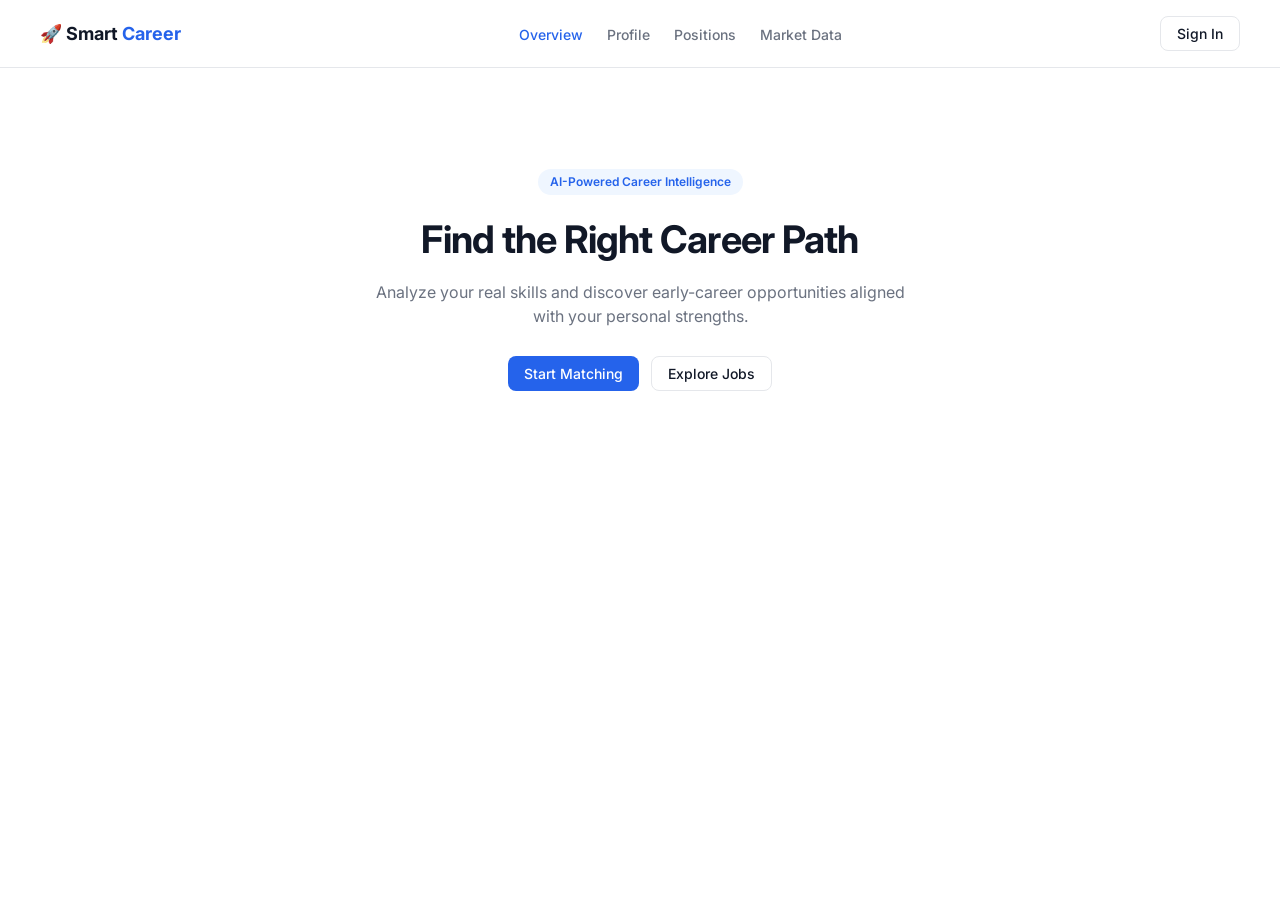
==== index.html @ 7839a048 "Fix project directory structure and apply clean SaaS design" ====
<!DOCTYPE html>
<html lang="en">
<head>
    <meta charset="UTF-8">
    <meta name="viewport" content="width=device-width, initial-scale=1.0">
    <title>Smart Career — AI-Driven Career Platform</title>
    <link href="https://fonts.googleapis.com/css2?family=Inter:wght@400;500;600;700&display=swap" rel="stylesheet">
    <link rel="stylesheet" href="style.css">
</head>
<body>

    <header class="navbar">
        <div class="logo">🚀 Smart <span>Career</span></div>
        <nav class="nav-links">
            <a href="#" onclick="showSection('hero')" class="active">Overview</a>
            <a href="#" onclick="showSection('profile')">Profile</a>
            <a href="#" onclick="showSection('jobs')">Positions</a>
            <a href="#" onclick="showSection('analytics')">Market Data</a>
        </nav>
        <button class="btn btn-outline" onclick="showSection('profile')">Sign In</button>
    </header>

    <main class="container">

        <!-- 1. HERO SECTION -->
        <section id="hero" class="section active">
            <div class="hero">
                <span class="badge">AI-Powered Career Intelligence</span>
                <h1>Find the Right Career Path</h1>
                <p>Analyze your real skills and discover early-career opportunities aligned with your personal strengths.</p>
                <div class="hero-actions">
                    <button class="btn btn-primary" onclick="showSection('profile')">Start Matching</button>
                    <button class="btn btn-outline" onclick="showSection('jobs')">Explore Jobs</button>
                </div>
            </div>
        </section>

        <!-- 2. STUDENT PROFILE SECTION -->
        <section id="profile" class="section">
            <div class="section-header">
                <h2>Candidate Profile</h2>
                <p>Provide your details to enable accurate AI skill mapping.</p>
            </div>
            
            <div class="card">
                <h3>Resume Upload</h3>
                <div class="upload-zone" onclick="alert('Select your PDF/DOCX resume file.')">
                    <div class="upload-icon">📄</div>
                    <p><strong>Click to upload</strong> or drag and drop your resume file</p>
                    <span class="upload-hint">PDF or DOCX (max. 5MB)</span>
                </div>

                <div class="form-group">
                    <label>GitHub Profile URL</label>
                    <input type="text" class="form-control" placeholder="https://github.com/username">
                </div>

                <div class="form-group">
                    <label>Core Technical Skills</label>
                    <div class="skills-selector">
                        <div class="skill-tag" onclick="toggleSkill(this)">JavaScript</div>
                        <div class="skill-tag" onclick="toggleSkill(this)">Python</div>
                        <div class="skill-tag" onclick="toggleSkill(this)">React</div>
                        <div class="skill-tag" onclick="toggleSkill(this)">SQL</div>
                        <div class="skill-tag" onclick="toggleSkill(this)">Git</div>
                        <div class="skill-tag" onclick="toggleSkill(this)">HTML/CSS</div>
                        <div class="skill-tag" onclick="toggleSkill(this)">FastAPI</div>
                    </div>
                </div>

                <button class="btn btn-primary" onclick="showSection('jobs')">Save & Find Matching Jobs</button>
            </div>
        </section>

        <!-- 3. JOB SELECTION SECTION -->
        <section id="jobs" class="section">
            <div class="section-header">
                <h2>Recommended Positions</h2>
                <p>Tailored opportunities matching your current skill set.</p>
            </div>

            <div class="job-grid">
                <div class="job-card" onclick="showSection('results')">
                    <div class="job-header">
                        <span class="job-level">Junior</span>
                        <span class="match-badge high">85% Match</span>
                    </div>
                    <h4>Frontend Developer (React)</h4>
                    <p class="job-reqs">Required: JavaScript, React, Git, HTML/CSS</p>
                    <span class="job-link">View Analysis &rarr;</span>
                </div>

                <div class="job-card" onclick="showSection('results')">
                    <div class="job-header">
                        <span class="job-level">Intern / Junior</span>
                        <span class="match-badge medium">70% Match</span>
                    </div>
                    <h4>Python Backend Engineer</h4>
                    <p class="job-reqs">Required: Python, SQL, Git, FastAPI</p>
                    <span class="job-link">View Analysis &rarr;</span>
                </div>

                <div class="job-card" onclick="showSection('results')">
                    <div class="job-header">
                        <span class="job-level">Junior</span>
                        <span class="match-badge high">92% Match</span>
                    </div>
                    <h4>Junior Web Integrator</h4>
                    <p class="job-reqs">Required: HTML/CSS, JavaScript, Git</p>
                    <span class="job-link">View Analysis &rarr;</span>
                </div>
            </div>
        </section>

        <!-- 4. MATCH RESULTS SECTION -->
        <section id="results" class="section">
            <div class="section-header">
                <h2>Match Analysis</h2>
                <p>Detailed breakdown of your candidate alignment and growth points.</p>
            </div>

            <div class="match-score-box">
                <div class="score-circle">85%</div>
                <div>
                    <h3>Strong Candidate Fit</h3>
                    <p>You meet most requirements for <strong>Frontend Developer</strong>. Closing a minor skill gap will increase interview readiness.</p>
                </div>
            </div>

            <div class="card">
                <h3>🛠 Skills Gap Analysis</h3>
                <p class="card-desc">Missing skills recommended to reach 100% suitability:</p>
                <ul class="gap-list">
                    <li>Advanced State Management (Redux Toolkit)</li>
                    <li>Frontend Unit Testing (Jest)</li>
                </ul>
            </div>

            <div class="card">
                <h3>🗺 Actionable Learning Roadmap</h3>
                <div class="roadmap">
                    <div class="roadmap-step">
                        <div class="step-num">1</div>
                        <div>
                            <h5>Master State Management</h5>
                            <p>Complete a structured 1-week course on Redux Toolkit and Context API.</p>
                        </div>
                    </div>
                    <div class="roadmap-step">
                        <div class="step-num">2</div>
                        <div>
                            <h5>Build & Showcase Project</h5>
                            <p>Publish a full-stack portfolio app featuring state persistence and REST APIs.</p>
                        </div>
                    </div>
                </div>
            </div>
        </section>

        <!-- 5. MARKET ANALYTICS SECTION -->
        <section id="analytics" class="section">
            <div class="section-header">
                <h2>Market Intelligence</h2>
                <p>In-demand tech stacks for entry-level developers based on current job postings.</p>
            </div>

            <div class="card">
                <div class="analytics-bar">
                    <div class="analytics-bar-header">
                        <span>JavaScript / TypeScript</span>
                        <span class="bar-val">78% of listings</span>
                    </div>
                    <div class="progress-track"><div class="progress-fill" style="width: 78%;"></div></div>
                </div>

                <div class="analytics-bar">
                    <div class="analytics-bar-header">
                        <span>Python / Django / FastAPI</span>
                        <span class="bar-val">65% of listings</span>
                    </div>
                    <div class="progress-track"><div class="progress-fill" style="width: 65%;"></div></div>
                </div>

                <div class="analytics-bar">
                    <div class="analytics-bar-header">
                        <span>React / Modern Frontend</span>
                        <span class="bar-val">60% of listings</span>
                    </div>
                    <div class="progress-track"><div class="progress-fill" style="width: 60%;"></div></div>
                </div>

                <div class="analytics-bar">
                    <div class="analytics-bar-header">
                        <span>SQL & Relational Databases</span>
                        <span class="bar-val">50% of listings</span>
                    </div>
                    <div class="progress-track"><div class="progress-fill" style="width: 50%;"></div></div>
                </div>
            </div>
        </section>

    </main>

    <script src="script.js"></script>
</body>
</html>
---- style.css ----
:root {
    --bg-main: #ffffff;
    --bg-surface: #f9fafb;
    --border-subtle: #e5e7eb;
    --text-primary: #111827;
    --text-muted: #6b7280;
    --accent-blue: #2563eb;
    --accent-blue-hover: #1d4ed8;
    --accent-light: #eff6ff;
    --radius-md: 8px;
    --radius-lg: 12px;
    --shadow-sm: 0 1px 3px rgba(0, 0, 0, 0.05);
    --shadow-md: 0 4px 6px -1px rgba(0, 0, 0, 0.05);
}

* {
    box-sizing: border-box;
    margin: 0;
    padding: 0;
    font-family: 'Inter', sans-serif;
}

body {
    background-color: var(--bg-main);
    color: var(--text-primary);
    line-height: 1.5;
}

/* Navbar */
.navbar {
    display: flex;
    justify-content: space-between;
    align-items: center;
    padding: 16px 40px;
    border-bottom: 1px solid var(--border-subtle);
    background: var(--bg-main);
    position: sticky;
    top: 0;
    z-index: 100;
}

.logo {
    font-weight: 700;
    font-size: 18px;
    color: var(--text-primary);
}

.logo span {
    color: var(--accent-blue);
}

.nav-links a {
    text-decoration: none;
    color: var(--text-muted);
    margin-left: 20px;
    font-size: 14px;
    font-weight: 500;
    transition: color 0.2s ease;
}

.nav-links a:hover,
.nav-links a.active {
    color: var(--accent-blue);
}

/* Buttons */
.btn {
    border: none;
    padding: 8px 16px;
    border-radius: var(--radius-md);
    font-weight: 500;
    font-size: 14px;
    cursor: pointer;
    transition: all 0.2s ease;
}

.btn-primary {
    background-color: var(--accent-blue);
    color: #ffffff;
}

.btn-primary:hover {
    background-color: var(--accent-blue-hover);
}

.btn-outline {
    background: transparent;
    color: var(--text-primary);
    border: 1px solid var(--border-subtle);
}

.btn-outline:hover {
    background: var(--bg-surface);
    border-color: var(--text-muted);
}

/* Layout */
.container {
    max-width: 900px;
    margin: 0 auto;
    padding: 40px 20px;
}

.section {
    display: none;
    animation: fadeIn 0.25s ease-out;
}

.section.active {
    display: block;
}

@keyframes fadeIn {
    from { opacity: 0; transform: translateY(6px); }
    to { opacity: 1; transform: translateY(0); }
}

.section-header {
    margin-bottom: 24px;
}

.section-header h2 {
    font-size: 24px;
    font-weight: 700;
}

.section-header p {
    color: var(--text-muted);
    font-size: 14px;
}

/* Hero Section */
.hero {
    text-align: center;
    padding: 60px 0;
}

.badge {
    display: inline-block;
    padding: 4px 12px;
    background: var(--accent-light);
    color: var(--accent-blue);
    font-size: 12px;
    font-weight: 600;
    border-radius: 20px;
    margin-bottom: 16px;
}

.hero h1 {
    font-size: 38px;
    font-weight: 700;
    margin-bottom: 12px;
    letter-spacing: -0.02em;
}

.hero p {
    font-size: 16px;
    color: var(--text-muted);
    max-width: 540px;
    margin: 0 auto 28px;
}

.hero-actions {
    display: flex;
    justify-content: center;
    gap: 12px;
}

/* Cards */
.card {
    background: var(--bg-surface);
    border: 1px solid var(--border-subtle);
    border-radius: var(--radius-lg);
    padding: 24px;
    margin-bottom: 20px;
    box-shadow: var(--shadow-sm);
}

.card h3 {
    font-size: 16px;
    font-weight: 600;
    margin-bottom: 16px;
}

.card-desc {
    font-size: 14px;
    color: var(--text-muted);
    margin-bottom: 12px;
}

/* Profile Elements */
.upload-zone {
    border: 2px dashed var(--border-subtle);
    border-radius: var(--radius-md);
    padding: 28px;
    text-align: center;
    background: var(--bg-main);
    cursor: pointer;
    margin-bottom: 20px;
    transition: border-color 0.2s;
}

.upload-zone:hover {
    border-color: var(--accent-blue);
}

.upload-icon {
    font-size: 24px;
    margin-bottom: 8px;
}

.upload-hint {
    font-size: 12px;
    color: var(--text-muted);
    display: block;
    margin-top: 4px;
}

.form-group {
    margin-bottom: 16px;
}

.form-group label {
    display: block;
    font-size: 13px;
    font-weight: 500;
    margin-bottom: 6px;
}

.form-control {
    width: 100%;
    padding: 10px 12px;
    border: 1px solid var(--border-subtle);
    border-radius: var(--radius-md);
    font-size: 14px;
    outline: none;
}

.form-control:focus {
    border-color: var(--accent-blue);
}

.skills-selector {
    display: flex;
    flex-wrap: wrap;
    gap: 8px;
}

.skill-tag {
    padding: 5px 12px;
    background: var(--bg-main);
    border: 1px solid var(--border-subtle);
    border-radius: 16px;
    font-size: 13px;
    cursor: pointer;
    user-select: none;
    transition: all 0.2s;
}

.skill-tag.selected {
    background: var(--accent-light);
    color: var(--accent-blue);
    border-color: var(--accent-blue);
}

/* Job Cards Grid */
.job-grid {
    display: grid;
    grid-template-columns: repeat(auto-fill, minmax(260px, 1fr));
    gap: 16px;
}

.job-card {
    background: var(--bg-surface);
    border: 1px solid var(--border-subtle);
    border-radius: var(--radius-lg);
    padding: 20px;
    cursor: pointer;
    transition: transform 0.2s, box-shadow 0.2s, border-color 0.2s;
}

.job-card:hover {
    transform: translateY(-2px);
    box-shadow: var(--shadow-md);
    border-color: var(--accent-blue);
}

.job-header {
    display: flex;
    justify-content: space-between;
    align-items: center;
    margin-bottom: 12px;
}

.job-level {
    font-size: 12px;
    font-weight: 500;
    color: var(--text-muted);
}

.match-badge {
    font-size: 12px;
    font-weight: 600;
    padding: 2px 8px;
    border-radius: 12px;
}

.match-badge.high {
    background: #dcfce7;
    color: #166534;
}

.match-badge.medium {
    background: #fef9c3;
    color: #854d0e;
}

.job-card h4 {
    font-size: 15px;
    margin-bottom: 8px;
}

.job-reqs {
    font-size: 13px;
    color: var(--text-muted);
    margin-bottom: 12px;
}

.job-link {
    font-size: 13px;
    font-weight: 600;
    color: var(--accent-blue);
}

/* Match Score & Roadmap */
.match-score-box {
    display: flex;
    align-items: center;
    gap: 20px;
    background: var(--accent-light);
    border: 1px solid #dbeafe;
    padding: 20px;
    border-radius: var(--radius-lg);
    margin-bottom: 20px;
}

.score-circle {
    font-size: 26px;
    font-weight: 700;
    color: var(--accent-blue);
    background: #ffffff;
    width: 70px;
    height: 70px;
    border-radius: 50%;
    display: flex;
    align-items: center;
    justify-content: center;
    box-shadow: var(--shadow-sm);
    flex-shrink: 0;
}

.gap-list {
    padding-left: 20px;
    font-size: 14px;
}

.roadmap-step {
    display: flex;
    gap: 12px;
    margin-bottom: 16px;
}

.step-num {
    width: 24px;
    height: 24px;
    border-radius: 50%;
    background: var(--accent-blue);
    color: #ffffff;
    font-size: 12px;
    font-weight: 600;
    display: flex;
    align-items: center;
    justify-content: center;
    flex-shrink: 0;
}

.roadmap-step h5 {
    font-size: 14px;
    font-bottom: 2px;
}

.roadmap-step p {
    font-size: 13px;
    color: var(--text-muted);
}

/* Market Analytics */
.analytics-bar {
    margin-bottom: 16px;
}

.analytics-bar-header {
    display: flex;
    justify-content: space-between;
    font-size: 13px;
    font-weight: 500;
    margin-bottom: 6px;
}

.bar-val {
    color: var(--text-muted);
}

.progress-track {
    background: var(--border-subtle);
    height: 6px;
    border-radius: 3px;
    overflow: hidden;
}

.progress-fill {
    background: var(--accent-blue);
    height: 100%;
}
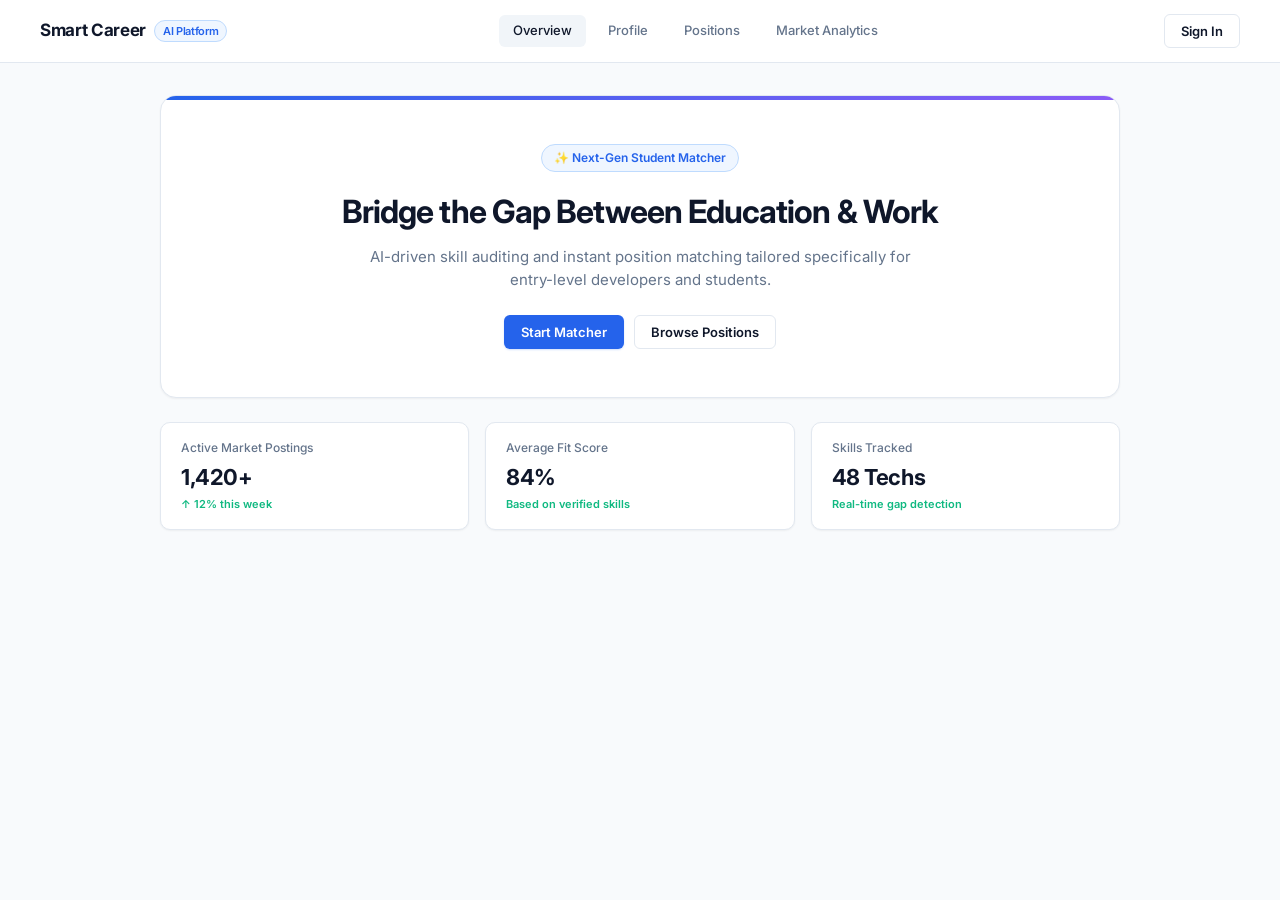
==== commit c1bca22f: "Add interface screenshots to README" ====
--- a/index.html
+++ b/index.html
@@ -3,19 +3,20 @@
 <head>
     <meta charset="UTF-8">
     <meta name="viewport" content="width=device-width, initial-scale=1.0">
-    <title>Smart Career — AI-Driven Career Platform</title>
-    <link href="https://fonts.googleapis.com/css2?family=Inter:wght@400;500;600;700&display=swap" rel="stylesheet">
+    <title>Smart Career — AI Career Guidance Platform</title>
     <link rel="stylesheet" href="style.css">
 </head>
 <body>
 
     <header class="navbar">
-        <div class="logo">🚀 Smart <span>Career</span></div>
+        <div class="logo">
+            Smart Career <span class="logo-badge">AI Platform</span>
+        </div>
         <nav class="nav-links">
-            <a href="#" onclick="showSection('hero')" class="active">Overview</a>
-            <a href="#" onclick="showSection('profile')">Profile</a>
-            <a href="#" onclick="showSection('jobs')">Positions</a>
-            <a href="#" onclick="showSection('analytics')">Market Data</a>
+            <a href="#" class="nav-link active" onclick="showSection('hero')">Overview</a>
+            <a href="#" class="nav-link" onclick="showSection('profile')">Profile</a>
+            <a href="#" class="nav-link" onclick="showSection('jobs')">Positions</a>
+            <a href="#" class="nav-link" onclick="showSection('analytics')">Market Analytics</a>
         </nav>
         <button class="btn btn-outline" onclick="showSection('profile')">Sign In</button>
     </header>
@@ -24,177 +25,191 @@
 
         <!-- 1. HERO SECTION -->
         <section id="hero" class="section active">
-            <div class="hero">
-                <span class="badge">AI-Powered Career Intelligence</span>
-                <h1>Find the Right Career Path</h1>
-                <p>Analyze your real skills and discover early-career opportunities aligned with your personal strengths.</p>
-                <div class="hero-actions">
-                    <button class="btn btn-primary" onclick="showSection('profile')">Start Matching</button>
-                    <button class="btn btn-outline" onclick="showSection('jobs')">Explore Jobs</button>
-                </div>
-            </div>
-        </section>
-
-        <!-- 2. STUDENT PROFILE SECTION -->
+            <div class="hero-card">
+                <span class="hero-tag">✨ Next-Gen Student Matcher</span>
+                <h1>Bridge the Gap Between Education & Work</h1>
+                <p>AI-driven skill auditing and instant position matching tailored specifically for entry-level developers and students.</p>
+                <div style="display: flex; gap: 10px; justify-content: center;">
+                    <button class="btn btn-primary" onclick="showSection('profile')">Start Matcher</button>
+                    <button class="btn btn-outline" onclick="showSection('jobs')">Browse Positions</button>
+                </div>
+            </div>
+
+            <div class="stats-grid">
+                <div class="stat-card">
+                    <div class="stat-label">Active Market Postings</div>
+                    <div class="stat-value">1,420+</div>
+                    <div class="stat-desc">↑ 12% this week</div>
+                </div>
+                <div class="stat-card">
+                    <div class="stat-label">Average Fit Score</div>
+                    <div class="stat-value">84%</div>
+                    <div class="stat-desc">Based on verified skills</div>
+                </div>
+                <div class="stat-card">
+                    <div class="stat-label">Skills Tracked</div>
+                    <div class="stat-value">48 Techs</div>
+                    <div class="stat-desc">Real-time gap detection</div>
+                </div>
+            </div>
+        </section>
+
+        <!-- 2. PROFILE SECTION -->
         <section id="profile" class="section">
-            <div class="section-header">
+            <div class="page-header">
                 <h2>Candidate Profile</h2>
-                <p>Provide your details to enable accurate AI skill mapping.</p>
-            </div>
-            
-            <div class="card">
-                <h3>Resume Upload</h3>
-                <div class="upload-zone" onclick="alert('Select your PDF/DOCX resume file.')">
-                    <div class="upload-icon">📄</div>
-                    <p><strong>Click to upload</strong> or drag and drop your resume file</p>
-                    <span class="upload-hint">PDF or DOCX (max. 5MB)</span>
+                <p>Upload your information to build your AI skill vector.</p>
+            </div>
+
+            <div class="card-box">
+                <div class="card-title">Resume Parsing</div>
+                <div class="upload-dropzone" onclick="alert('Select your PDF/DOCX resume file.')">
+                    <p style="font-size: 13px; font-weight: 600;">Drop your resume here or click to browse</p>
+                    <p style="font-size: 11px; color: var(--text-muted); margin-top: 4px;">Supports PDF, DOCX up to 10MB</p>
                 </div>
 
                 <div class="form-group">
-                    <label>GitHub Profile URL</label>
-                    <input type="text" class="form-control" placeholder="https://github.com/username">
+                    <label>GitHub Repository / Profile</label>
+                    <input type="text" class="form-input" placeholder="https://github.com/aanamitbek-arch">
                 </div>
 
                 <div class="form-group">
-                    <label>Core Technical Skills</label>
-                    <div class="skills-selector">
-                        <div class="skill-tag" onclick="toggleSkill(this)">JavaScript</div>
-                        <div class="skill-tag" onclick="toggleSkill(this)">Python</div>
-                        <div class="skill-tag" onclick="toggleSkill(this)">React</div>
-                        <div class="skill-tag" onclick="toggleSkill(this)">SQL</div>
-                        <div class="skill-tag" onclick="toggleSkill(this)">Git</div>
-                        <div class="skill-tag" onclick="toggleSkill(this)">HTML/CSS</div>
-                        <div class="skill-tag" onclick="toggleSkill(this)">FastAPI</div>
-                    </div>
-                </div>
-
-                <button class="btn btn-primary" onclick="showSection('jobs')">Save & Find Matching Jobs</button>
-            </div>
-        </section>
-
-        <!-- 3. JOB SELECTION SECTION -->
+                    <label>Select Verified Tech Stack</label>
+                    <div class="skills-tags">
+                        <span class="tag active" onclick="toggleSkill(this)">JavaScript</span>
+                        <span class="tag active" onclick="toggleSkill(this)">HTML/CSS</span>
+                        <span class="tag" onclick="toggleSkill(this)">React</span>
+                        <span class="tag" onclick="toggleSkill(this)">Python</span>
+                        <span class="tag" onclick="toggleSkill(this)">Git</span>
+                        <span class="tag" onclick="toggleSkill(this)">SQL</span>
+                        <span class="tag" onclick="toggleSkill(this)">FastAPI</span>
+                    </div>
+                </div>
+
+                <button class="btn btn-primary" style="margin-top: 8px;" onclick="showSection('jobs')">Save & Calculate Matches</button>
+            </div>
+        </section>
+
+        <!-- 3. POSITIONS SECTION -->
         <section id="jobs" class="section">
-            <div class="section-header">
+            <div class="page-header">
                 <h2>Recommended Positions</h2>
-                <p>Tailored opportunities matching your current skill set.</p>
-            </div>
-
-            <div class="job-grid">
-                <div class="job-card" onclick="showSection('results')">
-                    <div class="job-header">
-                        <span class="job-level">Junior</span>
-                        <span class="match-badge high">85% Match</span>
-                    </div>
-                    <h4>Frontend Developer (React)</h4>
-                    <p class="job-reqs">Required: JavaScript, React, Git, HTML/CSS</p>
-                    <span class="job-link">View Analysis &rarr;</span>
-                </div>
-
-                <div class="job-card" onclick="showSection('results')">
-                    <div class="job-header">
-                        <span class="job-level">Intern / Junior</span>
-                        <span class="match-badge medium">70% Match</span>
-                    </div>
-                    <h4>Python Backend Engineer</h4>
-                    <p class="job-reqs">Required: Python, SQL, Git, FastAPI</p>
-                    <span class="job-link">View Analysis &rarr;</span>
-                </div>
-
-                <div class="job-card" onclick="showSection('results')">
-                    <div class="job-header">
-                        <span class="job-level">Junior</span>
-                        <span class="match-badge high">92% Match</span>
-                    </div>
-                    <h4>Junior Web Integrator</h4>
-                    <p class="job-reqs">Required: HTML/CSS, JavaScript, Git</p>
-                    <span class="job-link">View Analysis &rarr;</span>
+                <p>Verified roles with matching percentages based on your profile.</p>
+            </div>
+
+            <div class="jobs-grid">
+                <div class="job-item" onclick="showSection('results')">
+                    <div>
+                        <div style="display: flex; justify-content: space-between; align-items: center;">
+                            <span style="font-size: 11px; color: var(--text-muted);">Junior Role</span>
+                            <span class="job-badge high">92% Match</span>
+                        </div>
+                        <div class="job-title">Junior Web Integrator</div>
+                        <div class="job-tags">HTML5, CSS3, JavaScript, Git</div>
+                    </div>
+                    <span style="font-size: 12px; font-weight: 600; color: var(--primary);">View Skill Breakdown &rarr;</span>
+                </div>
+
+                <div class="job-item" onclick="showSection('results')">
+                    <div>
+                        <div style="display: flex; justify-content: space-between; align-items: center;">
+                            <span style="font-size: 11px; color: var(--text-muted);">Junior Role</span>
+                            <span class="job-badge high">85% Match</span>
+                        </div>
+                        <div class="job-title">Frontend Developer (React)</div>
+                        <div class="job-tags">JavaScript, React, Tailwind, Git</div>
+                    </div>
+                    <span style="font-size: 12px; font-weight: 600; color: var(--primary);">View Skill Breakdown &rarr;</span>
+                </div>
+
+                <div class="job-item" onclick="showSection('results')">
+                    <div>
+                        <div style="display: flex; justify-content: space-between; align-items: center;">
+                            <span style="font-size: 11px; color: var(--text-muted);">Intern / Junior</span>
+                            <span class="job-badge med">70% Match</span>
+                        </div>
+                        <div class="job-title">Python Backend Developer</div>
+                        <div class="job-tags">Python, FastAPI, PostgreSQL, Git</div>
+                    </div>
+                    <span style="font-size: 12px; font-weight: 600; color: var(--primary);">View Skill Breakdown &rarr;</span>
                 </div>
             </div>
         </section>
 
         <!-- 4. MATCH RESULTS SECTION -->
         <section id="results" class="section">
-            <div class="section-header">
-                <h2>Match Analysis</h2>
-                <p>Detailed breakdown of your candidate alignment and growth points.</p>
-            </div>
-
-            <div class="match-score-box">
-                <div class="score-circle">85%</div>
+            <div class="page-header">
+                <h2>Match & Gap Analysis</h2>
+                <p>AI analysis for Frontend Developer position.</p>
+            </div>
+
+            <div class="match-summary">
+                <div class="match-circle">85%</div>
                 <div>
-                    <h3>Strong Candidate Fit</h3>
-                    <p>You meet most requirements for <strong>Frontend Developer</strong>. Closing a minor skill gap will increase interview readiness.</p>
-                </div>
-            </div>
-
-            <div class="card">
-                <h3>🛠 Skills Gap Analysis</h3>
-                <p class="card-desc">Missing skills recommended to reach 100% suitability:</p>
-                <ul class="gap-list">
+                    <h3 style="font-size: 16px; font-weight: 600;">High Candidate Fit</h3>
+                    <p style="font-size: 13px; color: var(--text-muted);">Your profile covers key foundational competencies. Minor gaps identified in state management.</p>
+                </div>
+            </div>
+
+            <div class="card-box">
+                <div class="card-title">Skill Gap Analysis</div>
+                <ul style="padding-left: 18px; font-size: 13px; color: var(--text-main);">
                     <li>Advanced State Management (Redux Toolkit)</li>
-                    <li>Frontend Unit Testing (Jest)</li>
+                    <li>Frontend Testing Fundamentals (Jest / React Testing Library)</li>
                 </ul>
             </div>
 
-            <div class="card">
-                <h3>🗺 Actionable Learning Roadmap</h3>
-                <div class="roadmap">
-                    <div class="roadmap-step">
-                        <div class="step-num">1</div>
+            <div class="card-box">
+                <div class="card-title">Recommended Action Plan</div>
+                <div class="roadmap-list">
+                    <div class="roadmap-item">
+                        <div class="roadmap-num">1</div>
                         <div>
-                            <h5>Master State Management</h5>
-                            <p>Complete a structured 1-week course on Redux Toolkit and Context API.</p>
-                        </div>
-                    </div>
-                    <div class="roadmap-step">
-                        <div class="step-num">2</div>
+                            <div style="font-size: 13px; font-weight: 600;">Complete Redux Toolkit Module</div>
+                            <div style="font-size: 12px; color: var(--text-muted);">Estimated time: 1 week (5 hours)</div>
+                        </div>
+                    </div>
+                    <div class="roadmap-item">
+                        <div class="roadmap-num">2</div>
                         <div>
-                            <h5>Build & Showcase Project</h5>
-                            <p>Publish a full-stack portfolio app featuring state persistence and REST APIs.</p>
-                        </div>
-                    </div>
-                </div>
-            </div>
-        </section>
-
-        <!-- 5. MARKET ANALYTICS SECTION -->
+                            <div style="font-size: 13px; font-weight: 600;">Publish Capstone API Project</div>
+                            <div style="font-size: 12px; color: var(--text-muted);">Commit to GitHub to update match score</div>
+                        </div>
+                    </div>
+                </div>
+            </div>
+        </section>
+
+        <!-- 5. ANALYTICS SECTION -->
         <section id="analytics" class="section">
-            <div class="section-header">
-                <h2>Market Intelligence</h2>
-                <p>In-demand tech stacks for entry-level developers based on current job postings.</p>
-            </div>
-
-            <div class="card">
-                <div class="analytics-bar">
-                    <div class="analytics-bar-header">
+            <div class="page-header">
+                <h2>Market Demand Data</h2>
+                <p>Based on aggregated junior developer job postings.</p>
+            </div>
+
+            <div class="card-box">
+                <div class="progress-item">
+                    <div class="progress-header">
                         <span>JavaScript / TypeScript</span>
-                        <span class="bar-val">78% of listings</span>
-                    </div>
-                    <div class="progress-track"><div class="progress-fill" style="width: 78%;"></div></div>
-                </div>
-
-                <div class="analytics-bar">
-                    <div class="analytics-bar-header">
-                        <span>Python / Django / FastAPI</span>
-                        <span class="bar-val">65% of listings</span>
-                    </div>
-                    <div class="progress-track"><div class="progress-fill" style="width: 65%;"></div></div>
-                </div>
-
-                <div class="analytics-bar">
-                    <div class="analytics-bar-header">
-                        <span>React / Modern Frontend</span>
-                        <span class="bar-val">60% of listings</span>
-                    </div>
-                    <div class="progress-track"><div class="progress-fill" style="width: 60%;"></div></div>
-                </div>
-
-                <div class="analytics-bar">
-                    <div class="analytics-bar-header">
-                        <span>SQL & Relational Databases</span>
-                        <span class="bar-val">50% of listings</span>
-                    </div>
-                    <div class="progress-track"><div class="progress-fill" style="width: 50%;"></div></div>
+                        <span style="color: var(--text-muted);">78% of postings</span>
+                    </div>
+                    <div class="progress-bar"><div class="progress-fill" style="width: 78%;"></div></div>
+                </div>
+
+                <div class="progress-item">
+                    <div class="progress-header">
+                        <span>Python / Web Frameworks</span>
+                        <span style="color: var(--text-muted);">65% of postings</span>
+                    </div>
+                    <div class="progress-bar"><div class="progress-fill" style="width: 65%;"></div></div>
+                </div>
+
+                <div class="progress-item">
+                    <div class="progress-header">
+                        <span>React / Frontend Frameworks</span>
+                        <span style="color: var(--text-muted);">60% of postings</span>
+                    </div>
+                    <div class="progress-bar"><div class="progress-fill" style="width: 60%;"></div></div>
                 </div>
             </div>
         </section>
--- a/style.css
+++ b/style.css
@@ -1,219 +1,287 @@
+@import url('https://fonts.googleapis.com/css2?family=Inter:wght@400;500;600;700&display=swap');
+
 :root {
-    --bg-main: #ffffff;
-    --bg-surface: #f9fafb;
-    --border-subtle: #e5e7eb;
-    --text-primary: #111827;
-    --text-muted: #6b7280;
-    --accent-blue: #2563eb;
-    --accent-blue-hover: #1d4ed8;
-    --accent-light: #eff6ff;
-    --radius-md: 8px;
-    --radius-lg: 12px;
-    --shadow-sm: 0 1px 3px rgba(0, 0, 0, 0.05);
-    --shadow-md: 0 4px 6px -1px rgba(0, 0, 0, 0.05);
+    --bg-app: #f8fafc;
+    --bg-card: #ffffff;
+    --border-color: #e2e8f0;
+    --border-hover: #cbd5e1;
+    --text-main: #0f172a;
+    --text-muted: #64748b;
+    --primary: #2563eb;
+    --primary-light: #eff6ff;
+    --primary-border: #bfdbfe;
+    --accent-green: #10b981;
+    --accent-green-bg: #ecfdf5;
+    --accent-purple: #8b5cf6;
+    --accent-purple-bg: #f5f3ff;
+    --radius-sm: 6px;
+    --radius-md: 10px;
+    --radius-lg: 16px;
+    --shadow-sm: 0 1px 2px 0 rgba(0, 0, 0, 0.05);
+    --shadow-md: 0 4px 6px -1px rgba(0, 0, 0, 0.07), 0 2px 4px -2px rgba(0, 0, 0, 0.05);
 }
 
 * {
     box-sizing: border-box;
     margin: 0;
     padding: 0;
-    font-family: 'Inter', sans-serif;
+    font-family: 'Inter', -apple-system, BlinkMacSystemFont, sans-serif;
 }
 
 body {
-    background-color: var(--bg-main);
-    color: var(--text-primary);
+    background-color: var(--bg-app);
+    color: var(--text-main);
     line-height: 1.5;
-}
-
-/* Navbar */
+    min-height: 100vh;
+}
+
+/* Header Navbar */
 .navbar {
     display: flex;
     justify-content: space-between;
     align-items: center;
-    padding: 16px 40px;
-    border-bottom: 1px solid var(--border-subtle);
-    background: var(--bg-main);
+    padding: 14px 40px;
+    background: #ffffff;
+    border-bottom: 1px solid var(--border-color);
     position: sticky;
     top: 0;
     z-index: 100;
 }
 
 .logo {
-    font-weight: 700;
-    font-size: 18px;
-    color: var(--text-primary);
-}
-
-.logo span {
-    color: var(--accent-blue);
-}
-
-.nav-links a {
+    font-size: 17px;
+    font-weight: 700;
+    letter-spacing: -0.02em;
+    display: flex;
+    align-items: center;
+    gap: 8px;
+}
+
+.logo-badge {
+    background: var(--primary-light);
+    color: var(--primary);
+    font-size: 11px;
+    padding: 2px 8px;
+    border-radius: 12px;
+    font-weight: 600;
+    border: 1px solid var(--primary-border);
+}
+
+.nav-links {
+    display: flex;
+    gap: 8px;
+}
+
+.nav-link {
     text-decoration: none;
     color: var(--text-muted);
-    margin-left: 20px;
+    font-size: 13px;
+    font-weight: 500;
+    padding: 6px 14px;
+    border-radius: var(--radius-sm);
+    transition: all 0.15s ease;
+}
+
+.nav-link:hover, .nav-link.active {
+    color: var(--text-main);
+    background: #f1f5f9;
+}
+
+/* Container */
+.container {
+    max-width: 1000px;
+    margin: 0 auto;
+    padding: 32px 20px;
+}
+
+.section {
+    display: none;
+    animation: fadeIn 0.2s ease-in-out;
+}
+
+.section.active {
+    display: block;
+}
+
+@keyframes fadeIn {
+    from { opacity: 0; transform: translateY(4px); }
+    to { opacity: 1; transform: translateY(0); }
+}
+
+/* Header Titles */
+.page-header {
+    margin-bottom: 24px;
+}
+
+.page-header h2 {
+    font-size: 22px;
+    font-weight: 700;
+    letter-spacing: -0.02em;
+}
+
+.page-header p {
     font-size: 14px;
-    font-weight: 500;
-    transition: color 0.2s ease;
-}
-
-.nav-links a:hover,
-.nav-links a.active {
-    color: var(--accent-blue);
+    color: var(--text-muted);
 }
 
 /* Buttons */
 .btn {
-    border: none;
+    display: inline-flex;
+    align-items: center;
+    justify-content: center;
+    gap: 8px;
     padding: 8px 16px;
+    font-size: 13px;
+    font-weight: 600;
+    border-radius: var(--radius-sm);
+    border: 1px solid transparent;
+    cursor: pointer;
+    transition: all 0.15s ease;
+}
+
+.btn-primary {
+    background: var(--primary);
+    color: #ffffff;
+    box-shadow: 0 1px 2px rgba(37, 99, 235, 0.2);
+}
+
+.btn-primary:hover {
+    background: #1d4ed8;
+}
+
+.btn-outline {
+    background: #ffffff;
+    border-color: var(--border-color);
+    color: var(--text-main);
+}
+
+.btn-outline:hover {
+    background: #f8fafc;
+    border-color: var(--border-hover);
+}
+
+/* Hero Section */
+.hero-card {
+    background: #ffffff;
+    border: 1px solid var(--border-color);
+    border-radius: var(--radius-lg);
+    padding: 48px 32px;
+    text-align: center;
+    box-shadow: var(--shadow-sm);
+    margin-bottom: 24px;
+    position: relative;
+    overflow: hidden;
+}
+
+.hero-card::before {
+    content: '';
+    position: absolute;
+    top: 0;
+    left: 0;
+    right: 0;
+    height: 4px;
+    background: linear-gradient(90deg, #2563eb, #8b5cf6);
+}
+
+.hero-tag {
+    display: inline-flex;
+    align-items: center;
+    gap: 6px;
+    padding: 4px 12px;
+    background: var(--primary-light);
+    color: var(--primary);
+    border: 1px solid var(--primary-border);
+    border-radius: 20px;
+    font-size: 12px;
+    font-weight: 600;
+    margin-bottom: 16px;
+}
+
+.hero-card h1 {
+    font-size: 32px;
+    font-weight: 700;
+    letter-spacing: -0.03em;
+    margin-bottom: 10px;
+}
+
+.hero-card p {
+    font-size: 15px;
+    color: var(--text-muted);
+    max-width: 580px;
+    margin: 0 auto 24px;
+}
+
+/* Dashboard Stats Grid */
+.stats-grid {
+    display: grid;
+    grid-template-columns: repeat(3, 1fr);
+    gap: 16px;
+    margin-bottom: 24px;
+}
+
+.stat-card {
+    background: #ffffff;
+    border: 1px solid var(--border-color);
     border-radius: var(--radius-md);
+    padding: 16px 20px;
+    box-shadow: var(--shadow-sm);
+}
+
+.stat-label {
+    font-size: 12px;
     font-weight: 500;
-    font-size: 14px;
-    cursor: pointer;
-    transition: all 0.2s ease;
-}
-
-.btn-primary {
-    background-color: var(--accent-blue);
-    color: #ffffff;
-}
-
-.btn-primary:hover {
-    background-color: var(--accent-blue-hover);
-}
-
-.btn-outline {
-    background: transparent;
-    color: var(--text-primary);
-    border: 1px solid var(--border-subtle);
-}
-
-.btn-outline:hover {
-    background: var(--bg-surface);
-    border-color: var(--text-muted);
-}
-
-/* Layout */
-.container {
-    max-width: 900px;
-    margin: 0 auto;
-    padding: 40px 20px;
-}
-
-.section {
-    display: none;
-    animation: fadeIn 0.25s ease-out;
-}
-
-.section.active {
-    display: block;
-}
-
-@keyframes fadeIn {
-    from { opacity: 0; transform: translateY(6px); }
-    to { opacity: 1; transform: translateY(0); }
-}
-
-.section-header {
-    margin-bottom: 24px;
-}
-
-.section-header h2 {
-    font-size: 24px;
-    font-weight: 700;
-}
-
-.section-header p {
     color: var(--text-muted);
-    font-size: 14px;
-}
-
-/* Hero Section */
-.hero {
-    text-align: center;
-    padding: 60px 0;
-}
-
-.badge {
-    display: inline-block;
-    padding: 4px 12px;
-    background: var(--accent-light);
-    color: var(--accent-blue);
-    font-size: 12px;
-    font-weight: 600;
-    border-radius: 20px;
-    margin-bottom: 16px;
-}
-
-.hero h1 {
-    font-size: 38px;
-    font-weight: 700;
-    margin-bottom: 12px;
+    margin-bottom: 4px;
+}
+
+.stat-value {
+    font-size: 22px;
+    font-weight: 700;
+    color: var(--text-main);
     letter-spacing: -0.02em;
 }
 
-.hero p {
-    font-size: 16px;
-    color: var(--text-muted);
-    max-width: 540px;
-    margin: 0 auto 28px;
-}
-
-.hero-actions {
-    display: flex;
-    justify-content: center;
-    gap: 12px;
-}
-
-/* Cards */
-.card {
-    background: var(--bg-surface);
-    border: 1px solid var(--border-subtle);
-    border-radius: var(--radius-lg);
+.stat-desc {
+    font-size: 11px;
+    color: var(--accent-green);
+    font-weight: 600;
+    margin-top: 2px;
+}
+
+/* Cards & Layout */
+.card-box {
+    background: #ffffff;
+    border: 1px solid var(--border-color);
+    border-radius: var(--radius-md);
     padding: 24px;
     margin-bottom: 20px;
     box-shadow: var(--shadow-sm);
 }
 
-.card h3 {
-    font-size: 16px;
-    font-weight: 600;
+.card-title {
+    font-size: 15px;
+    font-weight: 600;
+    margin-bottom: 14px;
+    display: flex;
+    align-items: center;
+    justify-content: space-between;
+}
+
+/* Profile Form Elements */
+.upload-dropzone {
+    border: 2px dashed var(--border-color);
+    border-radius: var(--radius-md);
+    padding: 24px;
+    text-align: center;
+    background: #f8fafc;
+    cursor: pointer;
+    transition: all 0.15s ease;
     margin-bottom: 16px;
 }
 
-.card-desc {
-    font-size: 14px;
-    color: var(--text-muted);
-    margin-bottom: 12px;
-}
-
-/* Profile Elements */
-.upload-zone {
-    border: 2px dashed var(--border-subtle);
-    border-radius: var(--radius-md);
-    padding: 28px;
-    text-align: center;
-    background: var(--bg-main);
-    cursor: pointer;
-    margin-bottom: 20px;
-    transition: border-color 0.2s;
-}
-
-.upload-zone:hover {
-    border-color: var(--accent-blue);
-}
-
-.upload-icon {
-    font-size: 24px;
-    margin-bottom: 8px;
-}
-
-.upload-hint {
-    font-size: 12px;
-    color: var(--text-muted);
-    display: block;
-    margin-top: 4px;
+.upload-dropzone:hover {
+    border-color: var(--primary);
+    background: var(--primary-light);
 }
 
 .form-group {
@@ -222,136 +290,120 @@
 
 .form-group label {
     display: block;
+    font-size: 12px;
+    font-weight: 600;
+    color: var(--text-main);
+    margin-bottom: 6px;
+    text-transform: uppercase;
+    letter-spacing: 0.03em;
+}
+
+.form-input {
+    width: 100%;
+    padding: 8px 12px;
     font-size: 13px;
+    border: 1px solid var(--border-color);
+    border-radius: var(--radius-sm);
+    outline: none;
+    transition: border-color 0.15s;
+}
+
+.form-input:focus {
+    border-color: var(--primary);
+}
+
+.skills-tags {
+    display: flex;
+    flex-wrap: wrap;
+    gap: 6px;
+}
+
+.tag {
+    font-size: 12px;
     font-weight: 500;
-    margin-bottom: 6px;
-}
-
-.form-control {
-    width: 100%;
-    padding: 10px 12px;
-    border: 1px solid var(--border-subtle);
-    border-radius: var(--radius-md);
-    font-size: 14px;
-    outline: none;
-}
-
-.form-control:focus {
-    border-color: var(--accent-blue);
-}
-
-.skills-selector {
-    display: flex;
-    flex-wrap: wrap;
-    gap: 8px;
-}
-
-.skill-tag {
-    padding: 5px 12px;
-    background: var(--bg-main);
-    border: 1px solid var(--border-subtle);
-    border-radius: 16px;
-    font-size: 13px;
+    padding: 4px 10px;
+    background: #f1f5f9;
+    border: 1px solid var(--border-color);
+    border-radius: 6px;
     cursor: pointer;
     user-select: none;
-    transition: all 0.2s;
-}
-
-.skill-tag.selected {
-    background: var(--accent-light);
-    color: var(--accent-blue);
-    border-color: var(--accent-blue);
-}
-
-/* Job Cards Grid */
-.job-grid {
+    transition: all 0.15s ease;
+}
+
+.tag.active {
+    background: var(--primary-light);
+    color: var(--primary);
+    border-color: var(--primary-border);
+}
+
+/* Jobs Grid */
+.jobs-grid {
     display: grid;
-    grid-template-columns: repeat(auto-fill, minmax(260px, 1fr));
+    grid-template-columns: repeat(auto-fill, minmax(290px, 1fr));
     gap: 16px;
 }
 
-.job-card {
-    background: var(--bg-surface);
-    border: 1px solid var(--border-subtle);
-    border-radius: var(--radius-lg);
+.job-item {
+    background: #ffffff;
+    border: 1px solid var(--border-color);
+    border-radius: var(--radius-md);
     padding: 20px;
     cursor: pointer;
-    transition: transform 0.2s, box-shadow 0.2s, border-color 0.2s;
-}
-
-.job-card:hover {
-    transform: translateY(-2px);
+    transition: all 0.15s ease;
+    display: flex;
+    flex-direction: column;
+    justify-content: space-between;
+}
+
+.job-item:hover {
+    border-color: var(--primary-border);
     box-shadow: var(--shadow-md);
-    border-color: var(--accent-blue);
-}
-
-.job-header {
-    display: flex;
-    justify-content: space-between;
-    align-items: center;
-    margin-bottom: 12px;
-}
-
-.job-level {
-    font-size: 12px;
-    font-weight: 500;
+    transform: translateY(-1px);
+}
+
+.job-badge {
+    display: inline-block;
+    padding: 2px 8px;
+    font-size: 11px;
+    font-weight: 600;
+    border-radius: 4px;
+}
+
+.job-badge.high { background: var(--accent-green-bg); color: var(--accent-green); }
+.job-badge.med { background: #fef3c7; color: #d97706; }
+
+.job-title {
+    font-size: 15px;
+    font-weight: 600;
+    margin: 8px 0 4px;
+}
+
+.job-tags {
+    font-size: 12px;
     color: var(--text-muted);
-}
-
-.match-badge {
-    font-size: 12px;
-    font-weight: 600;
-    padding: 2px 8px;
-    border-radius: 12px;
-}
-
-.match-badge.high {
-    background: #dcfce7;
-    color: #166534;
-}
-
-.match-badge.medium {
-    background: #fef9c3;
-    color: #854d0e;
-}
-
-.job-card h4 {
-    font-size: 15px;
-    margin-bottom: 8px;
-}
-
-.job-reqs {
-    font-size: 13px;
-    color: var(--text-muted);
-    margin-bottom: 12px;
-}
-
-.job-link {
-    font-size: 13px;
-    font-weight: 600;
-    color: var(--accent-blue);
-}
-
-/* Match Score & Roadmap */
-.match-score-box {
+    margin-bottom: 16px;
+}
+
+/* Match Header Box */
+.match-summary {
+    background: linear-gradient(135deg, #eff6ff 0%, #f5f3ff 100%);
+    border: 1px solid var(--primary-border);
+    border-radius: var(--radius-md);
+    padding: 20px;
     display: flex;
     align-items: center;
     gap: 20px;
-    background: var(--accent-light);
-    border: 1px solid #dbeafe;
-    padding: 20px;
-    border-radius: var(--radius-lg);
     margin-bottom: 20px;
 }
 
-.score-circle {
-    font-size: 26px;
-    font-weight: 700;
-    color: var(--accent-blue);
-    background: #ffffff;
-    width: 70px;
-    height: 70px;
+.match-circle {
+    width: 64px;
+    height: 64px;
     border-radius: 50%;
+    background: #ffffff;
+    color: var(--primary);
+    font-size: 20px;
+    font-weight: 700;
     display: flex;
     align-items: center;
     justify-content: center;
@@ -359,66 +411,58 @@
     flex-shrink: 0;
 }
 
-.gap-list {
-    padding-left: 20px;
-    font-size: 14px;
-}
-
-.roadmap-step {
-    display: flex;
+/* Roadmap List */
+.roadmap-list {
+    display: flex;
+    flex-direction: column;
     gap: 12px;
-    margin-bottom: 16px;
-}
-
-.step-num {
-    width: 24px;
-    height: 24px;
+}
+
+.roadmap-item {
+    display: flex;
+    gap: 12px;
+    padding: 12px;
+    background: #f8fafc;
+    border: 1px solid var(--border-color);
+    border-radius: var(--radius-sm);
+}
+
+.roadmap-num {
+    width: 22px;
+    height: 22px;
+    background: var(--primary);
+    color: #ffffff;
+    font-size: 11px;
+    font-weight: 700;
     border-radius: 50%;
-    background: var(--accent-blue);
-    color: #ffffff;
-    font-size: 12px;
-    font-weight: 600;
     display: flex;
     align-items: center;
     justify-content: center;
     flex-shrink: 0;
 }
 
-.roadmap-step h5 {
-    font-size: 14px;
-    font-bottom: 2px;
-}
-
-.roadmap-step p {
-    font-size: 13px;
-    color: var(--text-muted);
-}
-
-/* Market Analytics */
-.analytics-bar {
-    margin-bottom: 16px;
-}
-
-.analytics-bar-header {
+/* Progress Bars */
+.progress-item {
+    margin-bottom: 14px;
+}
+
+.progress-header {
     display: flex;
     justify-content: space-between;
-    font-size: 13px;
-    font-weight: 500;
-    margin-bottom: 6px;
-}
-
-.bar-val {
-    color: var(--text-muted);
-}
-
-.progress-track {
-    background: var(--border-subtle);
+    font-size: 12px;
+    font-weight: 600;
+    margin-bottom: 4px;
+}
+
+.progress-bar {
     height: 6px;
+    background: #e2e8f0;
     border-radius: 3px;
     overflow: hidden;
 }
 
 .progress-fill {
-    background: var(--accent-blue);
     height: 100%;
+    background: var(--primary);
+    border-radius: 3px;
 }
